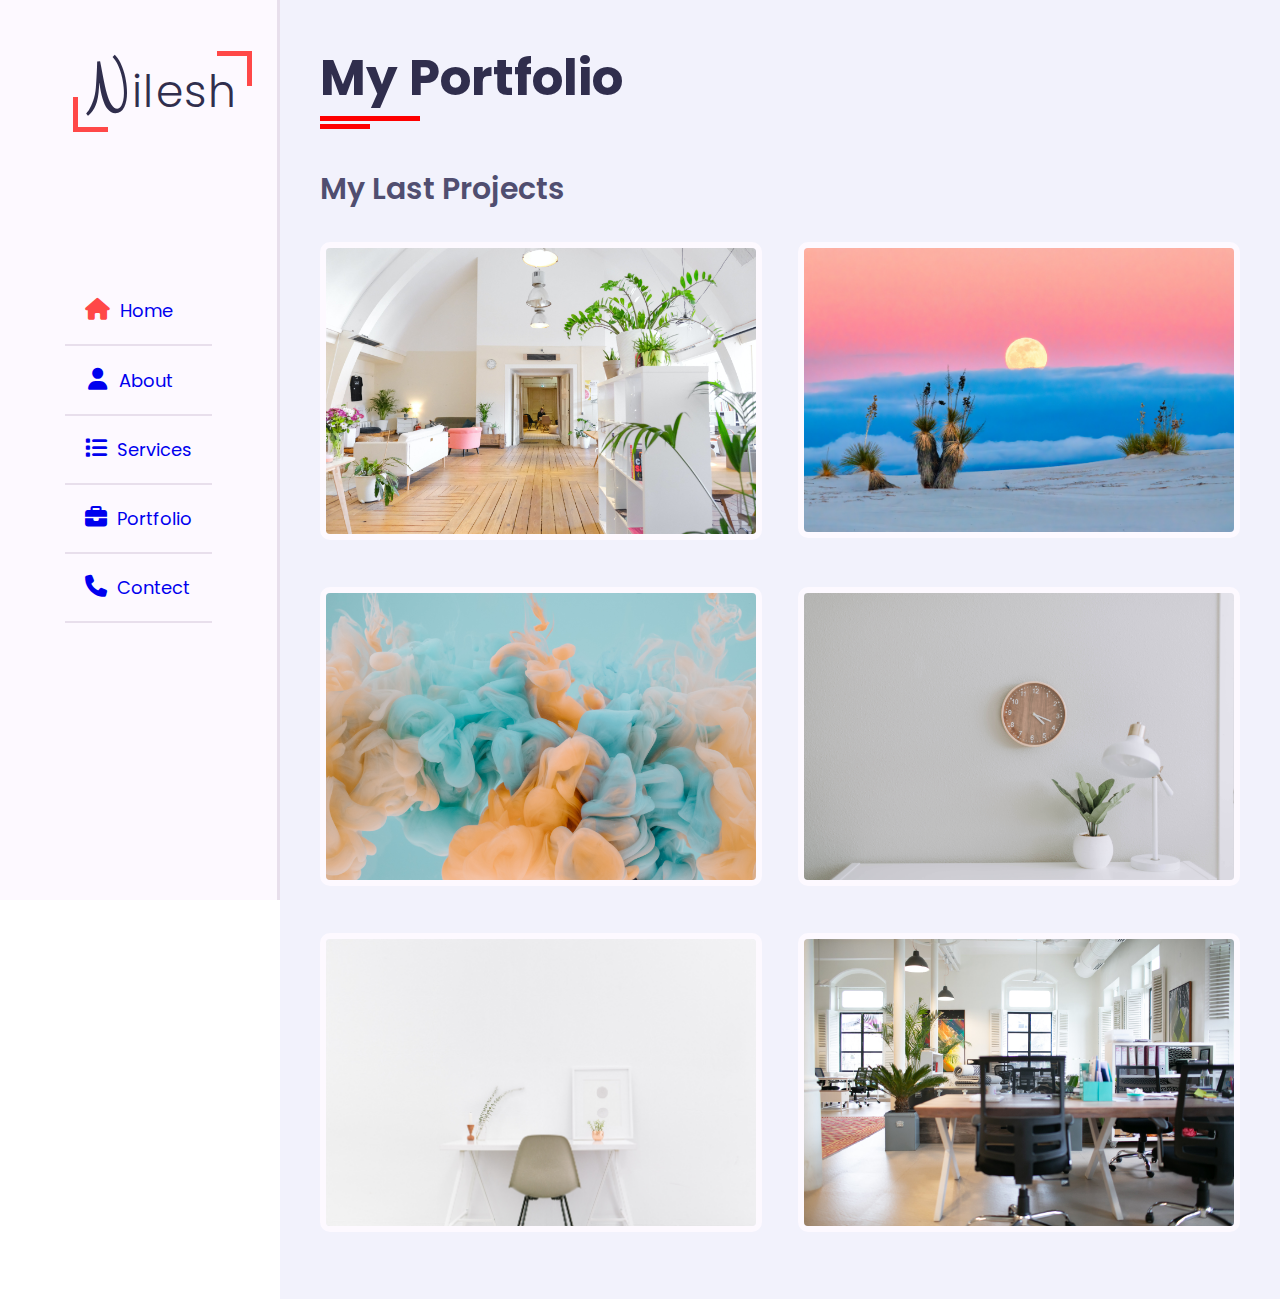
==== index.html @ e8100d9d "Rename Index.html to index.html" ====
<!DOCTYPE html>
<html lang="en">

<head>
    <meta charset="UTF-8">
    <meta http-equiv="X-UA-Compatible" content="IE=edge">
    <meta name="viewport" content="width=device-width, initial-scale=1.0">
    <title>My Portfolio</title>
    <!-- ########## link CSS File ########## -->
    <link rel="stylesheet" href="./CSS/style.css">
    <link rel="stylesheet" href="./CSS/color-1.css">
    <link rel="stylesheet" href="https://cdnjs.cloudflare.com/ajax/libs/font-awesome/6.3.0/css/all.min.css" />

</head>

<body>
    <!-- ###### main Container Start #####3 -->
    <div class="main-container ">
        <!--  #######  aside start here  ######-->

        <div class="aside">
            <div class="logo">
                <a href=""><span>N</span>ilesh</a>
            </div>
            <div class="nav-toggler ">
                <span></span>
            </div>
            <div class="nav">
                <ul>
                    <li><a href="#"><i class="fa-solid fa-house active"></i>Home</a></li>
                    <li><a href="#"><i class="fa-solid fa-user"></i>About</a></li>
                    <li><a href="#"><i class="fa-solid fa-list"></i>Services</a></li>
                    <li><a href="#"><i class="fa-solid fa-briefcase"></i>Portfolio</a></li>
                    <li><a href="#"><i class="fa-solid fa-phone"></i>Contect</a></li>
                </ul>
            </div>
        </div>

        <!--  #######  aside end here  ########-->

        <!-- ######### main content start from here ##### -->
        <div class="main-content">
            <!-- @@@@@@@@@@@home section start from here @@@@@@@@@@@@@@ -->
            <section class="home section hidden ">
                <div class="container">
                    <div class="row">
                        <div class="home-info p-15">
                            <h3 class="hello">Hello My name is <span class="name">Nilesh Sariya</span></h3>
                            <h3 class="profession">I' m a <span class="prof-names">Web Developer</span></h3>
                            <p>Lorem ipsum, dolor sit amet consectetur adipisicing elit. Numquam, pariatur. Libero id
                                quisquam odit tempo ia veniam voluptates adipisci. Autem, eum excepturi. consequuntur.
                            </p>
                            <a href="#contect" class="btn">More About Me</a>
                        </div>
                        <div class="home-img">
                            <img src="./image/man.jpg" alt="">
                        </div>
                    </div>
                </div>
            </section>
            <!-- @@@@@@@@@@@home section end from here @@@@@@@@@@@@@@ -->

            <!-- @@@@@@@@@@@@@@@ About section start from here @@@@@@ -->
            <div class="about section  hidden">
                <div class="container">
                    <div class="row">
                        <div class="section-title">
                            <h1>About Me</h1>
                        </div>
                    </div>
                    <div class="row">
                        <div class="about-content">
                            <div class="about-text">
                                <h2>I' m <span>Nilesh Sariya</span> and <span>Web Developer</span></h2>
                            </div>
                            <div class="about-para">
                                <p>Lorem ipsum dolor sit amet consectetur adipisicing elit. Itaque reprehenderit tempore
                                    ipsa, velit reiciendis ab error cumque aspernatur aliquid libero magni deleniti
                                    corporis? Lorem ipsum dolor sit amet consectetur adipisicing elit. Suscipit, Lorem
                                    ipsum dolor sit amet, consectetur adipisicing elit. Doloremque facilis voluptas
                                    a!provident.</p>
                            </div>
                            <div class="row">
                                <div class="personal-info">
                                    <div class="row">
                                        <div class="info-item">
                                            <p>Birthdate : <span>20 May 2003</span></p>
                                        </div>
                                        <div class="info-item">
                                            <p>Age : <span>20</span></p>
                                        </div>
                                        <div class="info-item">
                                            <p>Websote : <span>www.nilesh.com</span></p>
                                        </div>
                                        <div class="info-item">
                                            <p>Degree : <span>Computer Engineer</span></p>
                                        </div>
                                        <div class="info-item">
                                            <p>Phone : <span>+91 583 98 866 </span></p>
                                        </div>
                                        <div class="info-item">
                                            <p>Mobile No : <span>7016484954</span></p>
                                        </div>
                                        <div class="info-item">
                                            <p>Instagram : <span>host_127.0.0.1</span></p>
                                        </div>
                                        <div class="info-item">
                                            <p>Git Repository : <span>Nil8872</span></p>
                                        </div>
                                        <div class="info-item">
                                            <p>Country : <span>India</span></p>
                                        </div>
                                        <div class="info-item">
                                            <p>State : <span>Gujart</span></p>
                                        </div>
                                        <div class="info-item">
                                            <p>District : <span>Rajkot</span></p>
                                        </div>
                                        <div class="info-item">
                                            <p>Taluka : <span>Jasdan</span></p>
                                        </div>
                                    </div>
                                    <div class="row btn-info">
                                        <input type="button" class="btn" value="Download CV">
                                        <input type="button" class="btn" value="Hire Me">
                                    </div>

                                </div>
                                <div class="skill">
                                    <div class="row">
                                        <div class="skill-item">
                                            <div class="prograss-name">HTML</div>
                                            <div class="prograss-bar">
                                                <div class="prograss-in" style="width:95%"></div>

                                            </div>
                                            <div class="prograss-per">95%</div>
                                        </div>
                                        <div class="skill-item">
                                            <div class="prograss-name">CSS</div>
                                            <div class="prograss-bar">
                                                <div class="prograss-in" style="width:80%"></div>

                                            </div>
                                            <div class="prograss-per">80%</div>
                                        </div>
                                        <div class="skill-item">
                                            <div class="prograss-name">JavaScript</div>
                                            <div class="prograss-bar">
                                                <div class="prograss-in" style="width:70%"></div>

                                            </div>
                                            <div class="prograss-per">70%</div>
                                        </div>
                                        <div class="skill-item">
                                            <div class="prograss-name">PHP</div>
                                            <div class="prograss-bar">
                                                <div class="prograss-in" style="width:50%"></div>

                                            </div>
                                            <div class="prograss-per">50%</div>
                                        </div>

                                    </div>
                                </div>
                            </div>
                            <div class="row">
                                <div class="education">
                                    <div class="title"> Education
                                    </div>
                                    <div class="row">
                                        <div class="timeline-box shadow">
                                            <!-- ##### time line items #####-->
                                            <div class="timeline-item">
                                                <div class="cercle-dot"></div>
                                                <h3><i class="fa-solid fa-calendar"></i> 2016 - 2018</h3>
                                                <h2 class="timeline-title">Master in 11-12 Science</h2>
                                                <p class="timeline-desc">Lorem ipsum, dolor sit amet consectetur
                                                    adipisicing elit. Nulla aliquid commodi sit amet voluptate impedit
                                                    modi minima expedita dolorum, aut optio dicta dolorem obcaecati
                                                    voluptates fugit id aliquam facilis provident corporis ab.
                                                    Recusandae, sint.</p>

                                            </div>
                                            <div class="timeline-item">
                                                <div class="cercle-dot"></div>
                                                <h3><i class="fa-solid fa-calendar"></i> 2016 - 2018</h3>
                                                <h2 class="timeline-title">Master in 11-12 Science</h2>
                                                <p class="timeline-desc">Lorem ipsum, dolor sit amet consectetur
                                                    adipisicing elit. Nulla aliquid commodi sit amet voluptate impedit
                                                    modi minima expedita dolorum, aut optio dicta dolorem obcaecati
                                                    voluptates fugit id aliquam facilis provident corporis ab.
                                                    Recusandae, sint.</p>

                                            </div>
                                            <div class="timeline-item">
                                                <div class="cercle-dot"></div>
                                                <h3><i class="fa-solid fa-calendar"></i> 2016 - 2018</h3>
                                                <h2 class="timeline-title">Master in 11-12 Science</h2>
                                                <p class="timeline-desc">Lorem ipsum, dolor sit amet consectetur
                                                    adipisicing elit. Nulla aliquid commodi sit amet voluptate impedit
                                                    modi minima expedita dolorum, aut optio dicta dolorem obcaecati
                                                    voluptates fugit id aliquam facilis provident corporis ab.
                                                    Recusandae, sint.</p>

                                            </div>
                                            <div class="timeline-item">
                                                <div class="cercle-dot"></div>
                                                <h3><i class="fa-solid fa-calendar"></i> 2016 - 2018</h3>
                                                <h2 class="timeline-title">Master in 11-12 Science</h2>
                                                <p class="timeline-desc">Lorem ipsum, dolor sit amet consectetur
                                                    adipisicing elit. Nulla aliquid commodi sit amet voluptate impedit
                                                    modi minima expedita dolorum, aut optio dicta dolorem obcaecati
                                                    voluptates fugit id aliquam facilis provident corporis ab.
                                                    Recusandae, sint.</p>

                                            </div>
                                        </div>
                                    </div>

                                </div>

                                <div class="experience">
                                    <div class="title">
                                        Experience
                                    </div>
                                    <div class="row">
                                        <div class="timeline-box shadow">
                                            <!-- ##### time line items #####-->
                                            <div class="timeline-item">
                                                <div class="cercle-dot"></div>
                                                <h3><i class="fa-solid fa-calendar"></i> 2016 - 2018</h3>
                                                <h2 class="timeline-title">Master in 11-12 Science</h2>
                                                <p class="timeline-desc">Lorem ipsum, dolor sit amet consectetur
                                                    adipisicing elit. Nulla aliquid commodi sit amet voluptate impedit
                                                    modi minima expedita dolorum, aut optio dicta dolorem obcaecati
                                                    voluptates fugit id aliquam facilis provident corporis ab.
                                                    Recusandae, sint.</p>

                                            </div>
                                            <div class="timeline-item">
                                                <div class="cercle-dot"></div>
                                                <h3><i class="fa-solid fa-calendar"></i> 2016 - 2018</h3>
                                                <h2 class="timeline-title">Master in 11-12 Science</h2>
                                                <p class="timeline-desc">Lorem ipsum, dolor sit amet consectetur
                                                    adipisicing elit. Nulla aliquid commodi sit amet voluptate impedit
                                                    modi minima expedita dolorum, aut optio dicta dolorem obcaecati
                                                    voluptates fugit id aliquam facilis provident corporis ab.
                                                    Recusandae, sint.</p>

                                            </div>
                                            <div class="timeline-item">
                                                <div class="cercle-dot"></div>
                                                <h3><i class="fa-solid fa-calendar"></i> 2016 - 2018</h3>
                                                <h2 class="timeline-title">Master in 11-12 Science</h2>
                                                <p class="timeline-desc">Lorem ipsum, dolor sit amet consectetur
                                                    adipisicing elit. Nulla aliquid commodi sit amet voluptate impedit
                                                    modi minima expedita dolorum, aut optio dicta dolorem obcaecati
                                                    voluptates fugit id aliquam facilis provident corporis ab.
                                                    Recusandae, sint.</p>

                                            </div>
                                            <div class="timeline-item">
                                                <div class="cercle-dot"></div>
                                                <h3><i class="fa-solid fa-calendar"></i> 2016 - 2018</h3>
                                                <h2 class="timeline-title">Master in 11-12 Science</h2>
                                                <p class="timeline-desc">Lorem ipsum, dolor sit amet consectetur
                                                    adipisicing elit. Nulla aliquid commodi sit amet voluptate impedit
                                                    modi minima expedita dolorum, aut optio dicta dolorem obcaecati
                                                    voluptates fugit id aliquam facilis provident corporis ab.
                                                    Recusandae, sint.</p>

                                            </div>
                                        </div>
                                    </div>

                                </div>
                            </div>

                        </div>
                    </div>
                </div>
            </div>
            <!-- @@@@@@@@@@@@@@@ About section End from here @@@@@@ -->


            <!-- @@@@@@@@@@@@@@@ Service section Start from here @@@@@@ -->
            <div class="service section hidden">
                <div class="container">
                    <div class="row">
                        <div class="section-title">
                            <h1>Services</h1>
                        </div>
                    </div>
                </div>
                <!-- ######### service items Start ####### -->
                <div class="row">
                    <div class="service-items">
                        <div class="service-item-inner">
                            <div class="iconOuter">
                                <div class="icon">
                                    <i class="fa-solid fa-mobile-alt"></i>
                                </div>
                            </div>
                            <h3>Web Development</h3>
                            <p>Lorem ipsum dolor sit amet consectetur adipisicing elit. Error, nulla.</p>
                        </div>
                    </div>
                    <div class="service-items">
                        <div class="service-item-inner">
                            <div class="icon">
                                <i class="fa-solid fa-laptop"></i>
                            </div>
                            <h3>Web Development</h3>
                            <p>Lorem ipsum dolor sit amet consectetur adipisicing elit. Error, nulla.</p>
                        </div>
                    </div>
                    <div class="service-items">
                        <div class="service-item-inner">
                            <div class="icon">
                                <i class="fa-solid fa-palette"></i>
                            </div>
                            <h3>Web Development</h3>
                            <p>Lorem ipsum dolor sit amet consectetur adipisicing elit. Error, nulla.</p>
                        </div>
                    </div>
                    <div class="service-items">
                        <div class="service-item-inner">
                            <div class="icon">
                                <i class="fa-solid fa-code"></i>
                            </div>
                            <h3>Web Development</h3>
                            <p>Lorem ipsum dolor sit amet consectetur adipisicing elit. Error, nulla.</p>
                        </div>
                    </div>
                    <div class="service-items">
                        <div class="service-item-inner">
                            <div class="icon">
                                <i class="fa-solid fa-search"></i>
                            </div>
                            <h3>Web Development</h3>
                            <p>Lorem ipsum dolor sit amet consectetur adipisicing elit. Error, nulla.</p>
                        </div>
                    </div>
                    <div class="service-items">
                        <div class="service-item-inner">
                            <div class="icon">
                                <i class="fa-solid fa-bullhorn"></i>
                            </div>
                            <h3>Web Development</h3>
                            <p>Lorem ipsum dolor sit amet consectetur adipisicing elit. Error, nulla.</p>
                        </div>
                    </div>
                </div>
                <!-- ######### service items Ends ####### -->
            </div>
            <!-- @@@@@@@@@@@@@@@ Service section End from here @@@@@@ -->


            <!-- @@@@@@@@@@@@@@@ Portfolio section Start from here @@@@@@ -->
            <div class="portfolio section ">
                <div class="container">
                    <div class="row">
                        <div class="section-title">
                            <h1>My Portfolio</h1>
                        </div>
                    </div>
                    <div class="row">
                        <div class="project-title">
                            <h2>My Last Projects</h2>
                        </div>
                    </div>
                    <div class="row">

                        <!-- ###### portfolio item start from here ###### -->
                        <div class="portfolio-items">
                            <div class="portfolio-inner-item">
                                <div class="portfolio-img">
                                    <img src="./image/1.jpg" alt="">
                                   
                                </div>
                            </div>
                        </div>

                         <!-- ###### portfolio item start from here ###### -->

                        <!-- ###### portfolio item start from here ###### -->
                        <div class="portfolio-items">
                            <div class="portfolio-inner-item">
                                <div class="portfolio-img">
                                    <img src="./image/2.jpg" alt="">
                                </div>
                            </div>
                        </div>
                         <!-- ###### portfolio item start from here ###### -->

                        <!-- ###### portfolio item start from here ###### -->
                        <div class="portfolio-items">
                            <div class="portfolio-inner-item">
                                <div class="portfolio-img">
                                    <img src="./image/3.jpg" alt="">  
                                </div>
                            </div>
                        </div>
                         <!-- ###### portfolio item start from here ###### -->
                        <!-- ###### portfolio item start from here ###### -->
                        <div class="portfolio-items">
                            <div class="portfolio-inner-item">
                                <div class="portfolio-img">
                                    <img src="./image/4.jpg" alt="">  
                                </div>
                            </div>
                        </div>
                         <!-- ###### portfolio item start from here ###### -->
                        <!-- ###### portfolio item start from here ###### -->
                        <div class="portfolio-items">
                            <div class="portfolio-inner-item">
                                <div class="portfolio-img">
                                    <img src="./image/5.jpg" alt="">  
                                </div>
                            </div>
                        </div>
                         <!-- ###### portfolio item start from here ###### -->
                        <!-- ###### portfolio item start from here ###### -->
                        <div class="portfolio-items">
                            <div class="portfolio-inner-item">
                                <div class="portfolio-img">
                                    <img src="./image/6.jpg" alt="">  
                                </div>
                            </div>
                        </div>
                         <!-- ###### portfolio item start from here ###### -->

                    </div>
                </div>
            </div>
            <!-- @@@@@@@@@@@@@@@ Portfolio section Start from here @@@@@@ -->
        </div>
    </div>
    <!-- ######### main content end from here ##### -->

    </div>
    <!-- ###### main Container end ######## -->
    <script src="./JS/script.js"></script>
</body>

</html>
---- CSS/style.css ----
@import url('https://fonts.googleapis.com/css2?family=Bitter:ital,wght@0,200;0,400;1,500;1,900&display=swap');
@import url('https://fonts.googleapis.com/css2?family=Clicker+Script&display=swap');
@import url('https://fonts.googleapis.com/css2?family=Poppins:wght@200;300;400&display=swap');

:root {
    --bg-black-900: #f2f2fc;
    --bg-black-100: #fdf9ff;
    --bg-black-50: #e8dfec;

    --text-black-700: #504e70;
    --text-black-900: #302e4d;
    --bg-span: #fe3737;
}

body {
    margin: 0;
    padding: 0;
}
 
* {
    margin: 0;
    padding: 0;
    text-decoration: none;
    font-size: 16px;
    box-sizing: border-box;
    font-family: 'Poppins', sans-serif;
    outline: none;
}

::before,
::after {
    box-sizing: border-box;
} 

.container { 
    max-width: 1250px;
    width: 100%;    
    margin:auto;

}

.main-content{
    padding-left: 280px;
}

.section .container {
    padding-top: 40px;
    padding-bottom: 20px;
}
.section .section-title{
    flex: 0 0 100%;
    max-width: 100%;
    margin-bottom: 50px;
   
}
.section .section-title h1{
    font-size: 50px;
    font-weight: 700;
    color: var(--text-black-900);
    position: relative;
    font-family: 'Poppins', sans-serif;
}
.section .section-title h1::before{
    content: '';
    width: 100px;
    height: 5px;
    position: absolute;
    background-color: red;
    top: 100%;
    left:0; 
}
.section .section-title h1::after{
    content: '';
    width: 50px;
    height: 5px;
    position: absolute;
    background-color: red;
    top: 100%;
    left:0; 
    margin-top:  8px;
}

.section { 
    font-family: 'Poppins', sans-serif;
    background-color: var(--bg-black-900);
    padding: 0 40px;
    opacity: 1;
    min-height: 100vh;
    display: block;
     
    
    

}

/*  $$$$$$$$$$$$$$$ aside start $$$$$$$$$$$$$$$$$$$$$$$$$*/
.aside {
    width: 280px;
    background-color: var(--bg-black-100);
    height: 100vh;
    position: fixed;
    top: 0;
    left: 0;
    z-index: 10;
    display: flex;
    justify-content: center;
    align-items: center;
    border-right: 3px solid var(--bg-black-50);


}

.aside .logo {
    font-size: 30px;
    position: absolute;
    top: 50px;
    left: 73px;

}

.aside .logo a {
    font-weight: 300;
    font-size: 44px;
    color: var(--text-black-900);
    padding: 10px 15px;
    letter-spacing: 1.5;
    position: relative;
    letter-spacing: 1.5px;

}

.aside .logo span {
    font-family: 'Clicker Script', cursive;
    font-size: 62px;
    font-weight: 900;

    padding-bottom: 10px;
}

.aside .logo ::before {
    content: '';
    position: absolute;
    width: 35px;
    height: 35px;
    border-top: 5px solid var(--color-skin);
    border-right: 5px solid var(--color-skin);
    top: 0;
    right: 0;

}

.aside .logo ::after {
    content: '';
    position: absolute;
    width: 35px;
    height: 35px;
    border-bottom: 5px solid var(--color-skin);
    border-left: 5px solid var(--color-skin);
    bottom: 0;
    left: 0;

}


.aside .nav-toggler {
    height: 40px;
    width: 45px;
    border-radius: 2px solid var(--bg-black-50);
    background-color: var(--bg-black-100);
    position: fixed;
    top: 20px;
    left: 300px;
    display: none;
    justify-content: center;
    align-items: center;

}

.aside .nav-toggler span {
    height: 3px;
    width: 25px;
    background-color: var(--color-skin);
    display: inline-block;
    position: relative;
}
 
.aside .nav-toggler span::before {
    content: '';
    height: 3px;
    width: 25px;
    position: absolute;

    background-color: var(--color-skin);
    top:-6px;
    left: 0px;

}
.aside .nav-toggler span::after {
    content: '';
    height: 3px;
    width: 25px;
    position: absolute;

    background-color: var(--color-skin);
    bottom:-6px;
    left: 0px;

}



.aside .nav ul li {
    list-style: none;
    padding: 20px;
    border-bottom: 2px solid var(--bg-black-50);
}



.aside .nav ul li a {
    font-size: 18px;

}
.aside .nav ul li a .active{
    color: var(--color-skin);
}

.aside .nav ul li a i {
    padding-right: 10px;
    font-size: 22px;
}

.aside .nav ul li a .fa-user {
    margin: 2.5px;
}




/*  ****** home is start now ******* */
.home{
    min-height: 100vh;
    display: flex; 
}
.home .home-img img {
    height: 400px;
     
    border-radius: 5px;
     
}

.home .home-info{
    flex: 0 0 60%;
    width: 60%;
}
.home .home-img{
    flex:0 0 40%;
    width: 40%;
   margin :auto;
    text-align: center;
}
.home .container .row{
    display: flex;
}

.p-15{
    padding:0 15px 0 15px;
}
h3.hello {
    font-size: 35px;
    margin-bottom:15px;
    color: var(--text-black-900);

}
h3.hello span{
    font-size: 50px;
    font-family: 'Clicker Script', cursive;
    margin-bottom:10px;
    color:var(--color-skin);
    font-weight: 700;
}
h3.profession {
    font-size: 35px;
    color: var(--text-black-700);
    margin-bottom: 20px;
}
h3.profession span.prof-names{
    color:var(--color-skin);
    font-size: 35px;
    margin-bottom: 10px;
    font-weight: 700;
}
.hidden{
    display: none;
}
.home .home-info p{
    font-family: 'Poppins', sans-serif;
    font-weight: 400;
    color:var(--text-black-700);
    margin-bottom : 40px;
    font-size: 18px;
    text-align: justify;
}

.btn{
    background-color: var(--color-skin);
    font-size :20px;
    padding:7px 15px;
    border-radius: 20px;
    color: white;
    transition: all 0.3s ease;
    white-space: nowrap;
    margin-right: 10px;
    outline: none;
    border:none;
}
.btn:hover{
    background-color: rgb(255, 80, 80);
    color: var(--bg-black-100);
    cursor: pointer;
}
 

/*  ************ about section start from here *************8  */

.about .about-content .about-text{
    margin-bottom: 5px;
}
.about .about-content .about-text h2{
    font-size: 30px;
    color: var(--text-black-700);
}
.about .about-content .about-text span{
    font-size: 50px;
    color: var(--color-skin);
    font-family: 'Clicker Script', cursive;
    margin-right: 5px;
}

.about .about-content .about-para p{
    font-size: 18px;
    text-align: justify;
    margin-bottom: 60px;
    color: var(--text-black-700 );
    
} 
.about .about-content .personal-info{
flex:0 0 60%;
max-width: 60%; 
}
.about .about-content .skill{
flex:0 0 40%;
max-width: 40%;
padding: 0 20px;
}
.about .about-content .personal-info .info-item{
    flex:0 0 50%;
    padding-right: 20px;   
    padding-bottom: 15px;   
}
.about .about-content .personal-info .info-item p{
    /* display: inline-block; */
    border-bottom: 1px solid var(--bg-black-50);
    font-weight: 600;
    font-size: 18px;
    color: var(--text-black-900);

}
.about .about-content .personal-info .info-item span{
    font-weight: 500;
    font-size:16px;
    color: var(--text-black-700);
}
.btn-info{
    margin-top: 10px;
}
.about .about-content .skill .skill-item{
    flex: 0 0 100%;
    max-width: 100%;
    margin-bottom: 10px;
}
.about .about-content .skill .skill-item .prograss-name{
    /* margin-bottom: 5px; */
    font-size:18px;
    font-weight: 900;
    color: var(--text-black-900);
}
.about .about-content .skill .skill-item .prograss-in{
    
    height: 13px;
    background-color:rgb(11, 173, 254);
    border-radius: 20px;
    margin-bottom: 5px;
}
.about .about-content .skill .skill-item .prograss-bar{
    height: 13px;
    width: 100%;
    background-color: rgb(229, 226, 226);
    border-radius: 20px;
}
.row {
    display: flex;
    flex-wrap: wrap;
}
 
.about .about-content .education,
.about .about-content .experience{
    flex :0 0 48%;
    margin-top: 60px;
}
.about .about-content .education{
    margin-right: 45px;
}
.about .about-content .education .title,
.about .about-content .experience .title{
    font-size: 28px;
    font-weight: 600;
    color: var(--text-black-900);
    margin-bottom: 20px;
}

.about .about-content .timeline-box{
    background-color: var(--bg-black-100);
    flex:0 0 100%;
    max-width: 100%;
    border-radius: 10px;
    border: 2px solid var(--bg-black-50);
  
    position: relative;

     
}
.shadow {
box-shadow: 0 0 20px rgba(45, 46, 46, 0.15);
}
.about .about-content .timeline-box .timeline-item{
     padding-left: 40px;
     padding-right: 20px;
     margin-left: 10px;
    position: relative;
    padding-bottom: 34px;
}
.about .about-content .timeline-box .timeline-item:first-child{
    margin-top : 35px;
}
.about .about-content .timeline-box .timeline-item:last-child{
    padding-bottom: 0px;
    margin-bottom: 30px;
}
.about .about-content  .timeline-box .timeline-item h3{
    
    font-size: 20px;
    padding-bottom: 10px;
    color:var(--text-black-900);
}
.about .about-content .timeline-box .timeline-item h3 .fa-calendar{
    margin-right: 5px;
    
    font-size: 20px;
}
.about .about-content .timeline-box .timeline-item .timeline-title{
    font-size : 18px;
    font-weight: 500px;
    color:var(--text-black-900);

}
.about .about-content .timeline-box .timeline-item .timeline-desc{
    color: var(--text-black-700);
    text-align: justify;
}

.about .about-content .timeline-box .timeline-item::before{
    content: '';
    width: 2px;
    height: 100%;
    background-color: var(--color-skin);
    position: absolute;
    top:0;
    left: 10px;
}
.about .about-content .timeline-box .timeline-item .cercle-dot{
    position: absolute;
    height: 15px;
    width: 15px;
    left: 3px;
    top : 0px;
    border-radius: 50%;
    background-color: var(--color-skin);
}

/* @@@@@@@@@@@@@@@@@ service section is start from here  @@@@@@@@@@@@@@@@@*/

.service .row{
  justify-content: space-between;
    
}
.service .service-items{
    flex: 0 0 32% ;
    max-width: 32%;
    margin-bottom:23px;
    display: flex;
    
    background-color: var(--bg-black-100);
    border-radius: 15px;
    border : 1px solid var(--bg-black-50)
     
}
.service .service-items:hover{
    box-shadow: 0 0 20px rgba(45, 46, 46, 0.15);
    cursor: pointer;  
}
.service .service-items .service-item-inner{
    text-align: center;
    margin-top: 25px;
}
 
.service .service-items .service-item-inner .icon{
     
    height: 80px;
    width: 80px;
   
    border-radius: 50%;
    margin-top:30px; 
    display: flex;
    margin:auto;
    transition: all 0.3s ease;
}
.service .service-items .service-item-inner:hover .icon{
 background-color: var(--color-skin);
}
.service .service-items .service-item-inner .icon .fa-solid{
    font-size: 50px; 
    color:var(--color-skin);
    margin:auto;
    transition: all 0.3s ease;
    
}
.service .service-items .service-item-inner:hover .icon .fa-solid{
    color: #fdf9ff;
}

.service .service-items .service-item-inner h3{
    margin-top: 20px;
    margin-bottom: 20px;
    font-size: 20px;
    color: var(--text-black-900);
    font-weight: 900;

}
.service .service-items .service-item-inner p{
    margin-bottom: 30px;
    color: var(--text-black-700);
}

 /* ######### Potrfolio Section Start ########## */

.portfolio .project-title h2{
    font-size: 30px;
    font-weight: 600;
    color: var(--text-black-700);
    margin-bottom: 30px;
}
.portfolio .row{
    justify-content: space-between;

}
.portfolio .portfolio-items{
    flex: 0 0 48%;
    max-width: 48%; 
    margin-bottom: 40px;
    border-radius: 10px;
}
.portfolio .portfolio-items .portfolio-img img{
    width: 100%;
    border-radius: 10px;
    height: 100%;
    border: 6px solid var(--bg-black-100);
}
.portfolio .portfolio-items :hover .portfolio-img img {
    box-shadow: 0 0 20px rgba(45, 46, 46, 0.45);
    cursor: pointer;
}
---- CSS/color-1.css ----
:root{
    --color-skin : #ff4848;
}
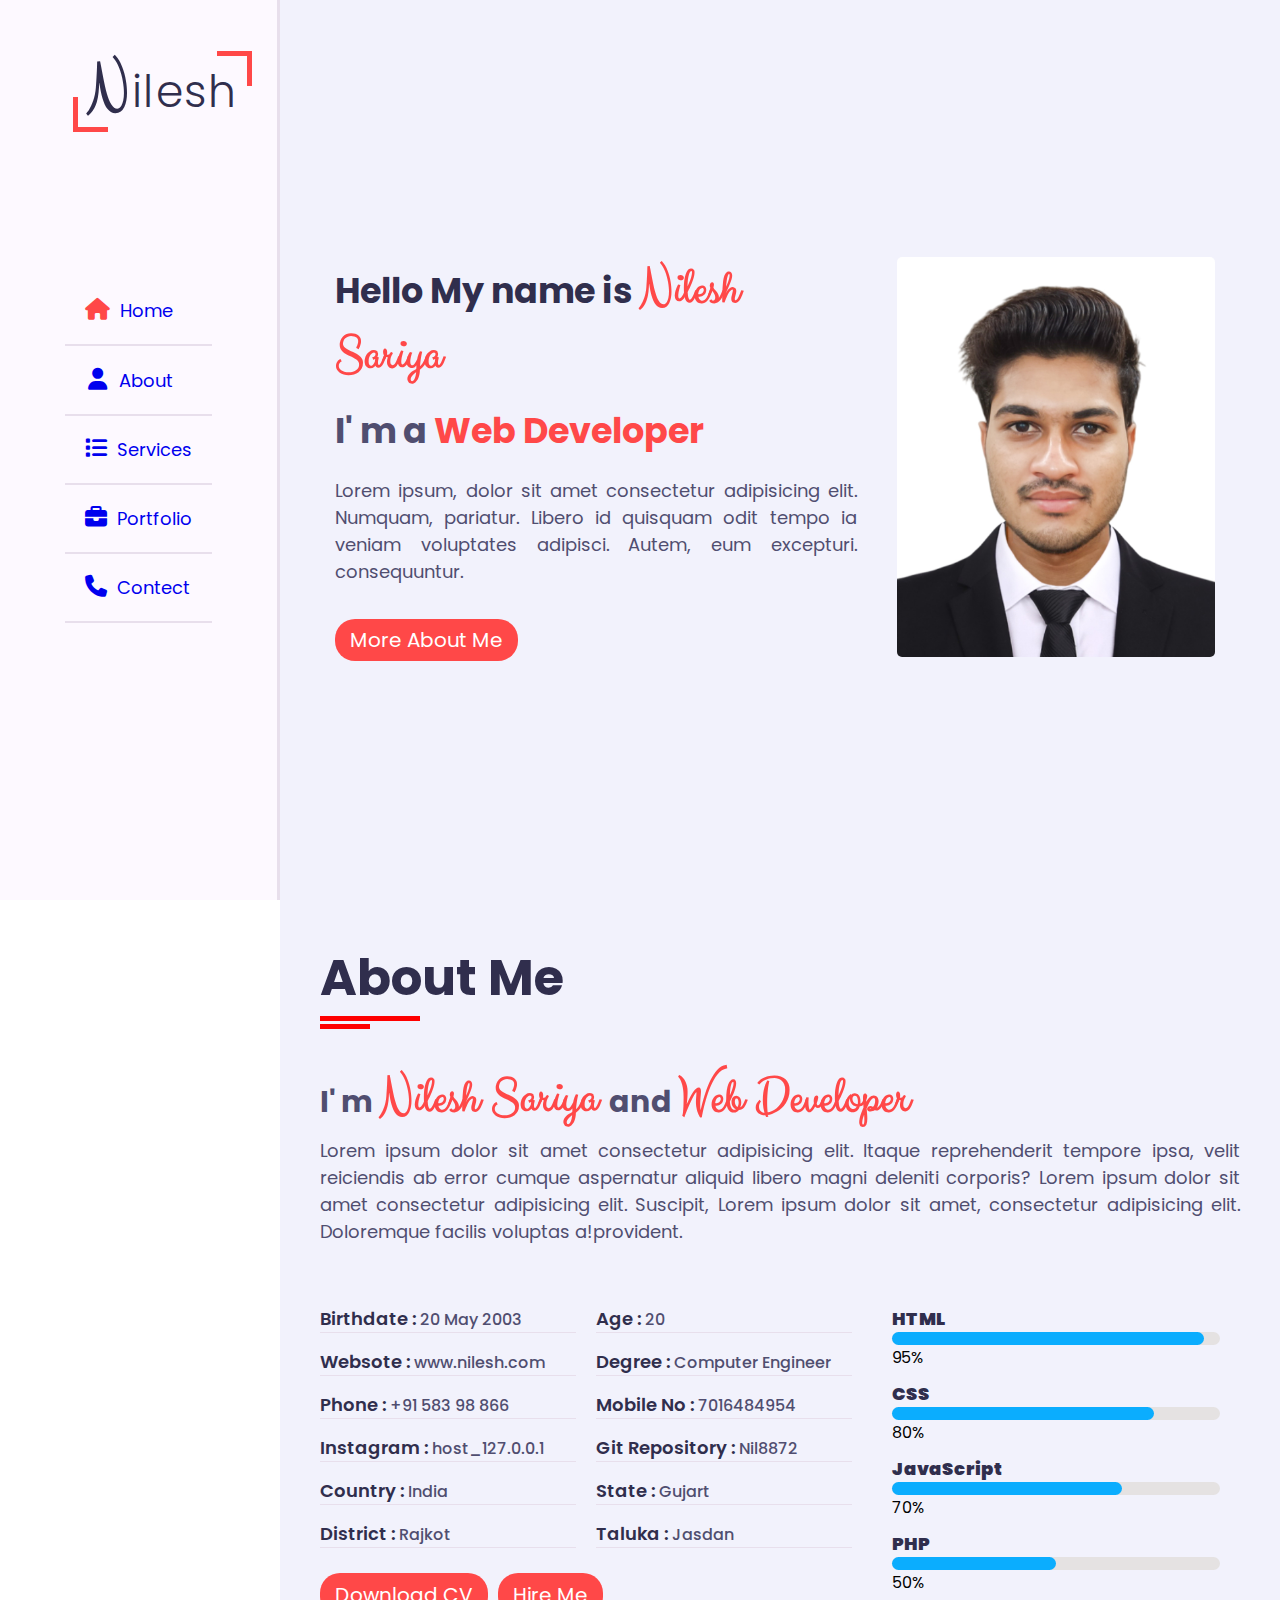
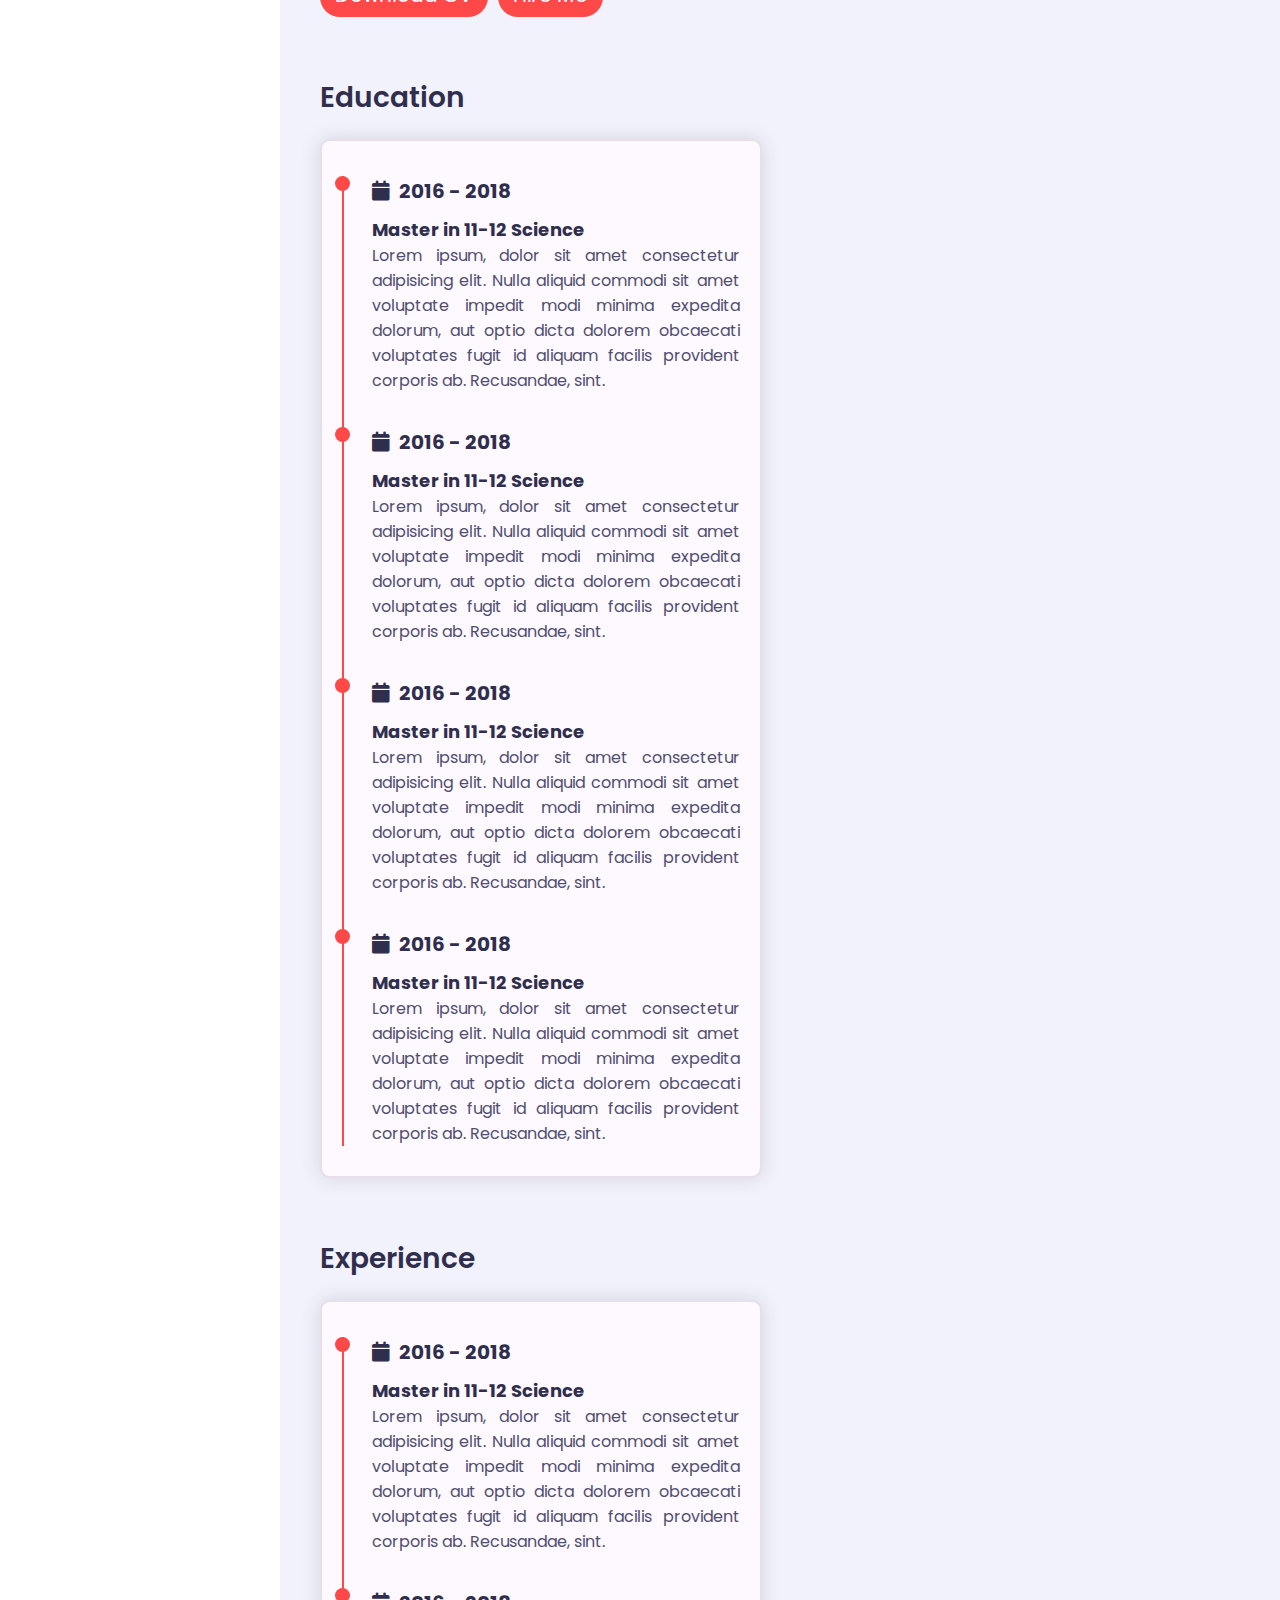
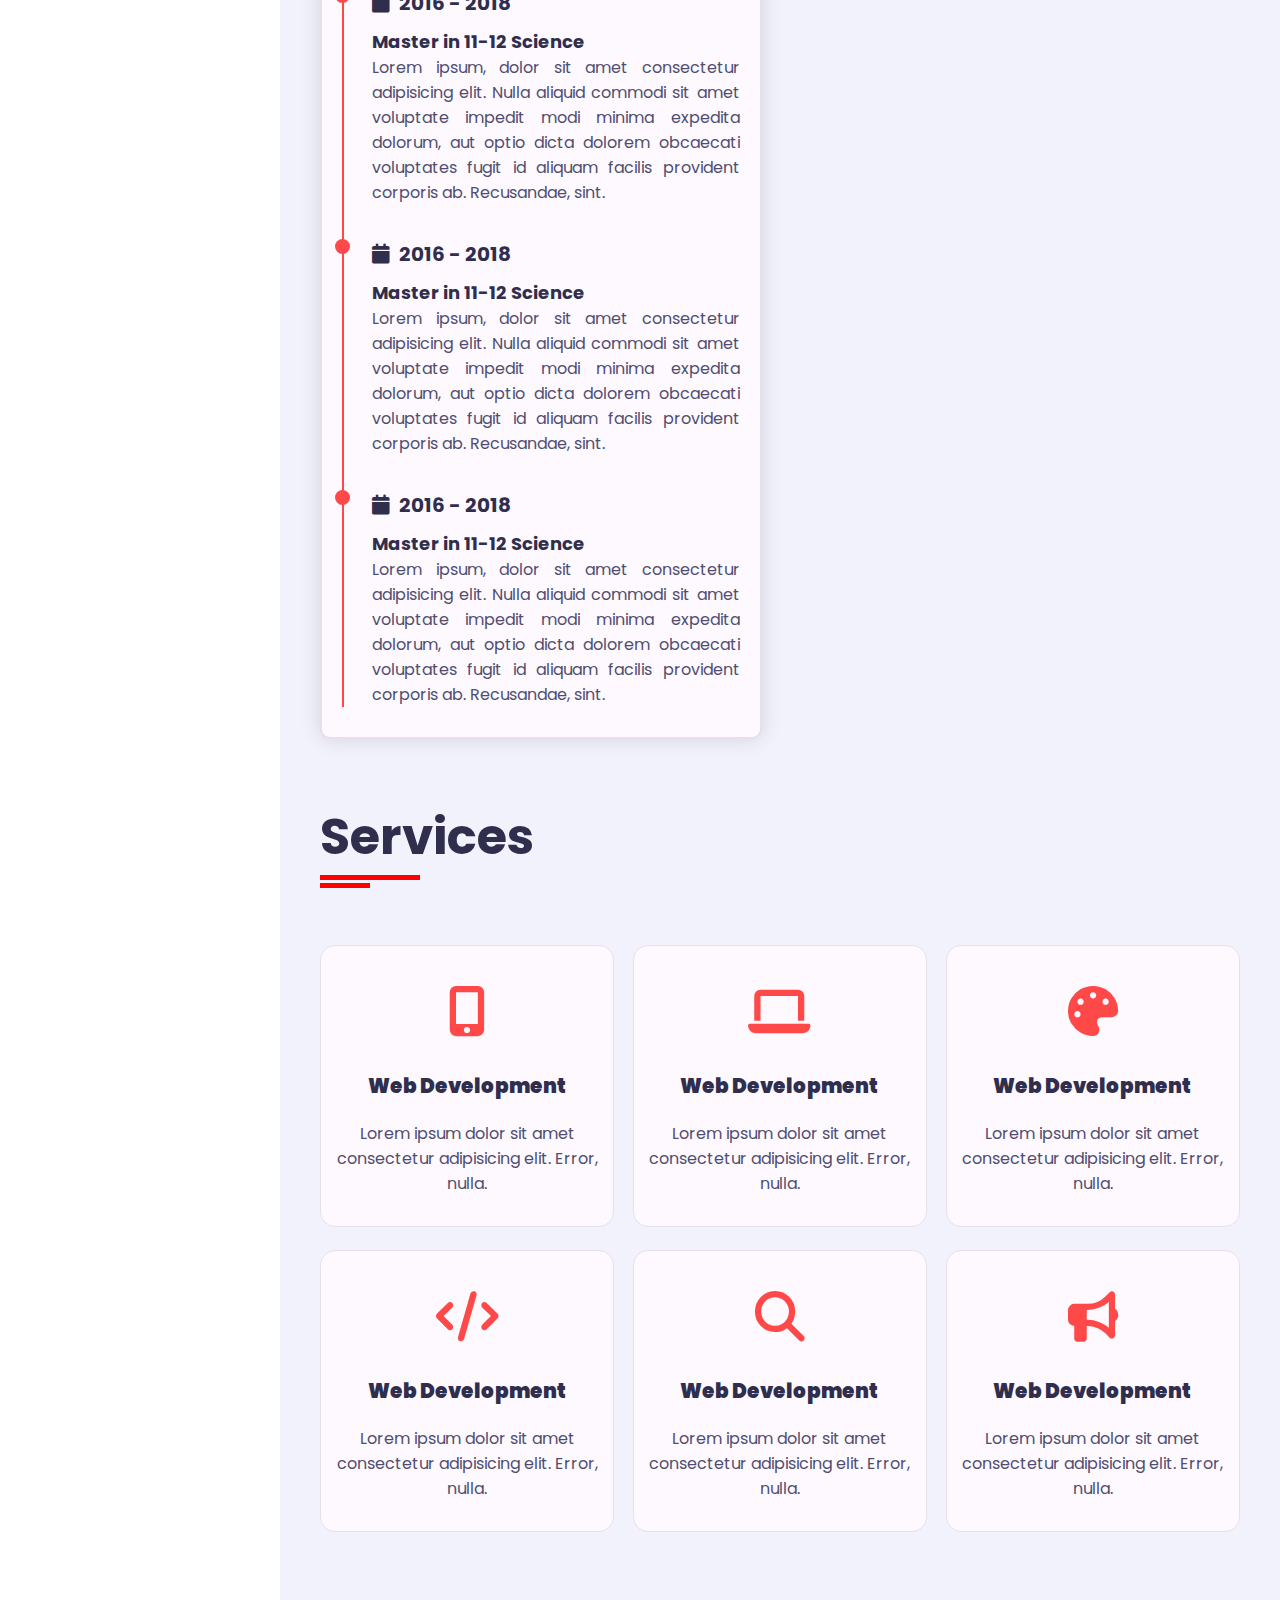
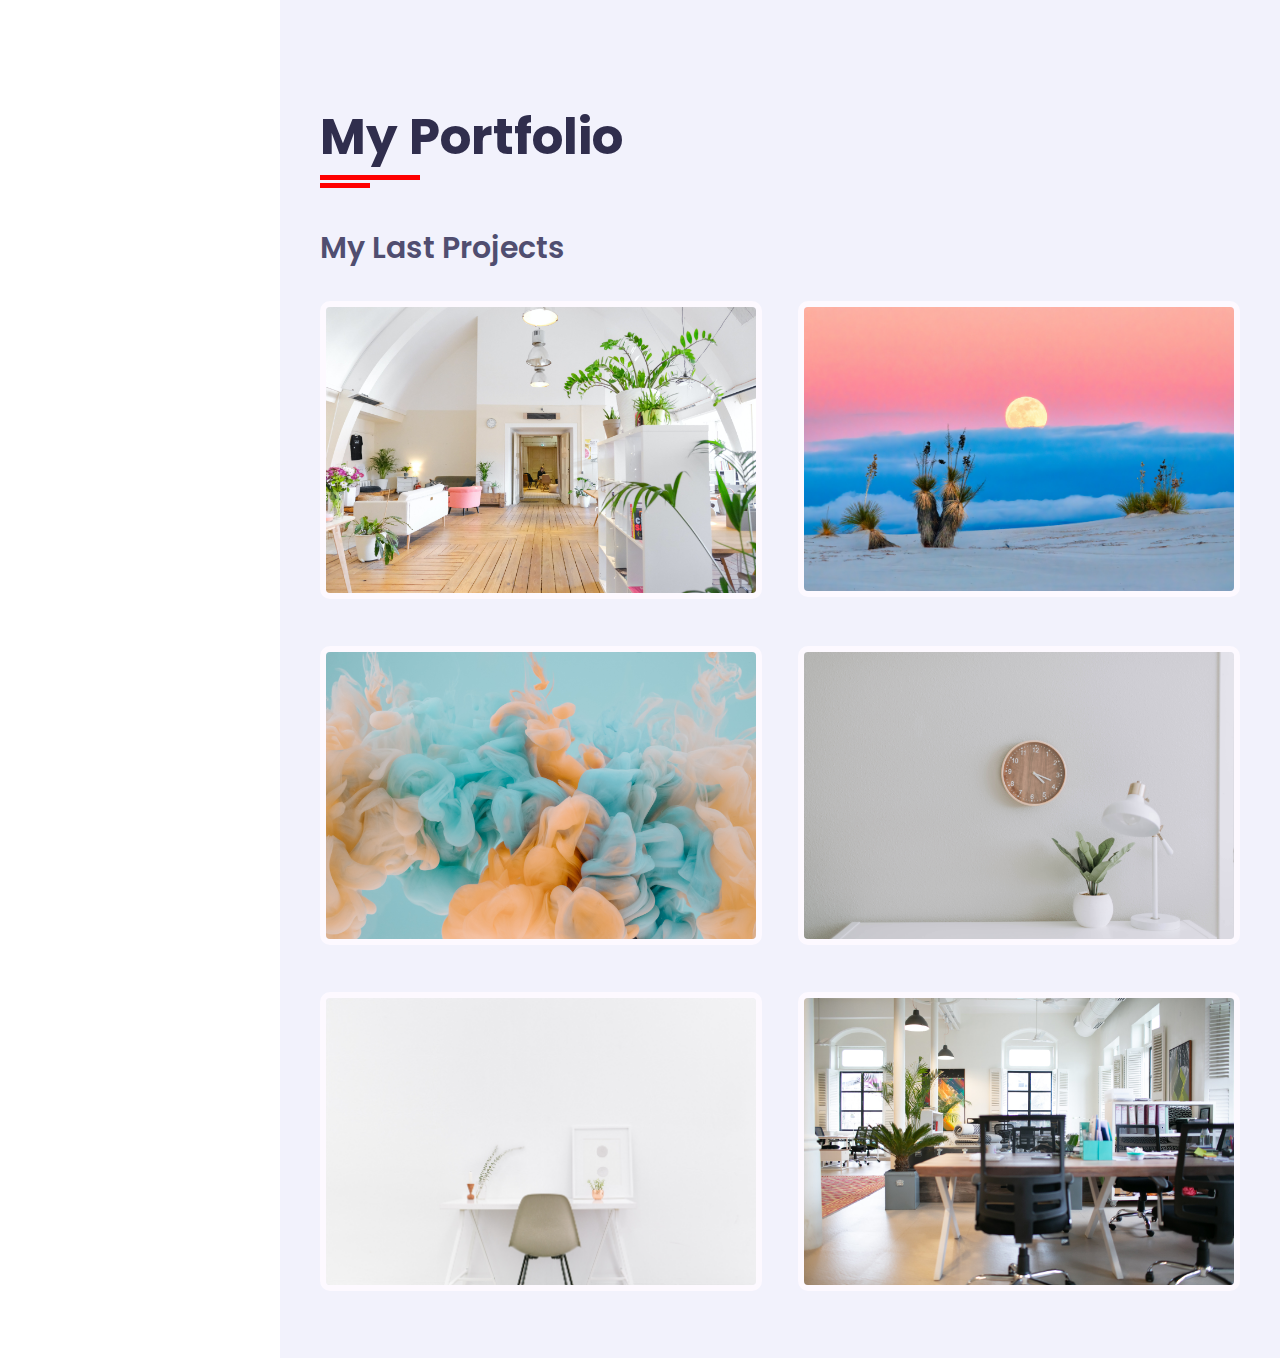
==== commit 49f96046: "enable navigation in website" ====
--- a/index.html
+++ b/index.html
@@ -27,11 +27,11 @@
             </div>
             <div class="nav">
                 <ul>
-                    <li><a href="#"><i class="fa-solid fa-house active"></i>Home</a></li>
-                    <li><a href="#"><i class="fa-solid fa-user"></i>About</a></li>
-                    <li><a href="#"><i class="fa-solid fa-list"></i>Services</a></li>
-                    <li><a href="#"><i class="fa-solid fa-briefcase"></i>Portfolio</a></li>
-                    <li><a href="#"><i class="fa-solid fa-phone"></i>Contect</a></li>
+                    <li><a href="#home"><i class="fa-solid fa-house active"></i>Home</a></li>
+                    <li><a href="#about"><i class="fa-solid fa-user"></i>About</a></li>
+                    <li><a href="#services"><i class="fa-solid fa-list"></i>Services</a></li>
+                    <li><a href="#portfolio"><i class="fa-solid fa-briefcase"></i>Portfolio</a></li>
+                    <li><a href="#contact"><i class="fa-solid fa-phone"></i>Contect</a></li>
                 </ul>
             </div>
         </div>
@@ -39,9 +39,9 @@
         <!--  #######  aside end here  ########-->
 
         <!-- ######### main content start from here ##### -->
-        <div class="main-content">
+        <div id="home" class="main-content">
             <!-- @@@@@@@@@@@home section start from here @@@@@@@@@@@@@@ -->
-            <section class="home section hidden ">
+            <section class="home section ">
                 <div class="container">
                     <div class="row">
                         <div class="home-info p-15">
@@ -53,7 +53,7 @@
                             <a href="#contect" class="btn">More About Me</a>
                         </div>
                         <div class="home-img">
-                            <img src="./image/man.jpg" alt="">
+                            <img src="./image/Nilesh_Profile_Picture.jpg" alt="">
                         </div>
                     </div>
                 </div>
@@ -61,7 +61,7 @@
             <!-- @@@@@@@@@@@home section end from here @@@@@@@@@@@@@@ -->
 
             <!-- @@@@@@@@@@@@@@@ About section start from here @@@@@@ -->
-            <div class="about section  hidden">
+            <div id="about" class="about section ">
                 <div class="container">
                     <div class="row">
                         <div class="section-title">
@@ -285,7 +285,7 @@
 
 
             <!-- @@@@@@@@@@@@@@@ Service section Start from here @@@@@@ -->
-            <div class="service section hidden">
+            <div id="services" class="service section">
                 <div class="container">
                     <div class="row">
                         <div class="section-title">
@@ -358,7 +358,7 @@
 
 
             <!-- @@@@@@@@@@@@@@@ Portfolio section Start from here @@@@@@ -->
-            <div class="portfolio section ">
+            <div id="portfolio" class="portfolio section ">
                 <div class="container">
                     <div class="row">
                         <div class="section-title">
